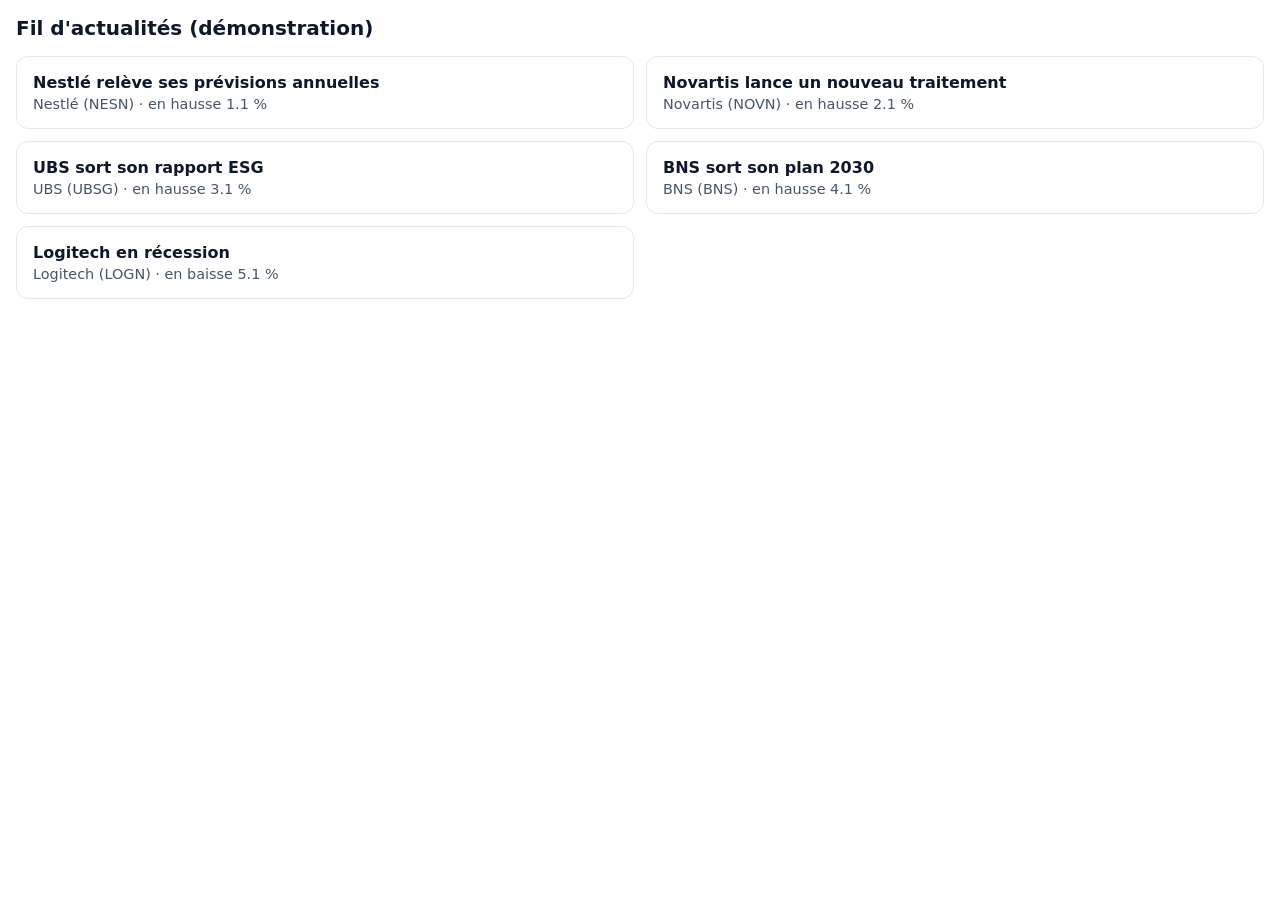
==== exercices/s11/e3-3/index.html @ 64347d4f "s11" ====
<!DOCTYPE html>
<html lang="fr">
<head>
  <meta charset="UTF-8">
  <meta name="viewport" content="width=device-width, initial-scale=1">
  <title>e3-3 — Rendu dynamique avec fetch()</title>
  <style>
    body { font-family: system-ui, sans-serif; margin: 0; padding: 16px; background: #fff; color: #0f172a; }
    h1 { font-size: 1.25rem; margin: 0 0 16px; }
    .cartes-grille { display: grid; gap: 12px; }
    .carte { border: 1px solid #e2e8f0; border-radius: 12px; padding: 16px; }
    .carte h3 { margin: 0 0 4px; font-size: 1rem; }
    .commune { margin: 0; color: #475569; font-size: .9rem; }
    .etat-chargement, .etat-vide, .etat-erreur { padding: 16px; border-radius: 12px; }
    .etat-chargement { background: #f1f5f9; }
    .etat-vide { background: #fef3c7; }
    .etat-erreur { background: #fee2e2; color: #7f1d1d; }
    @media (min-width: 768px) { .cartes-grille { grid-template-columns: 1fr 1fr; } }
  </style>
</head>
<body>
  <h1>Fil d'actualités (démonstration)</h1>

  <section id="liste-cartes" class="cartes-grille" aria-live="polite">
    <!-- Les cartes seront injectées ici par js/app.js -->
  </section>

  <script src="js/app.js"></script>
</body>
</html>
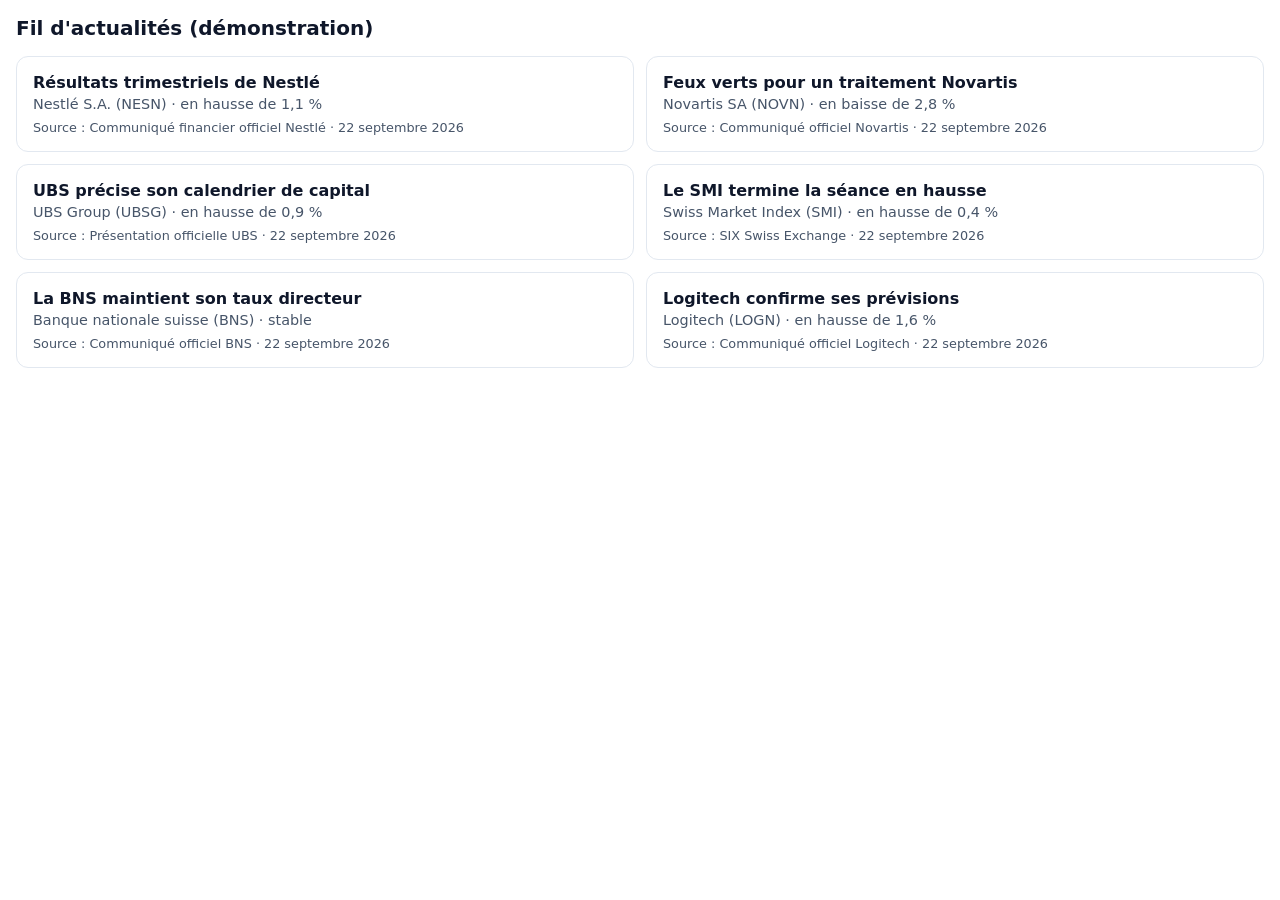
==== commit 5f7f7a50: "s11" ====
--- a/exercices/s11/e3-3/index.html
+++ b/exercices/s11/e3-3/index.html
@@ -11,6 +11,7 @@
     .carte { border: 1px solid #e2e8f0; border-radius: 12px; padding: 16px; }
     .carte h3 { margin: 0 0 4px; font-size: 1rem; }
     .commune { margin: 0; color: #475569; font-size: .9rem; }
+    .source { margin: 8px 0 0; color: #475569; font-size: .8rem; }
     .etat-chargement, .etat-vide, .etat-erreur { padding: 16px; border-radius: 12px; }
     .etat-chargement { background: #f1f5f9; }
     .etat-vide { background: #fef3c7; }
